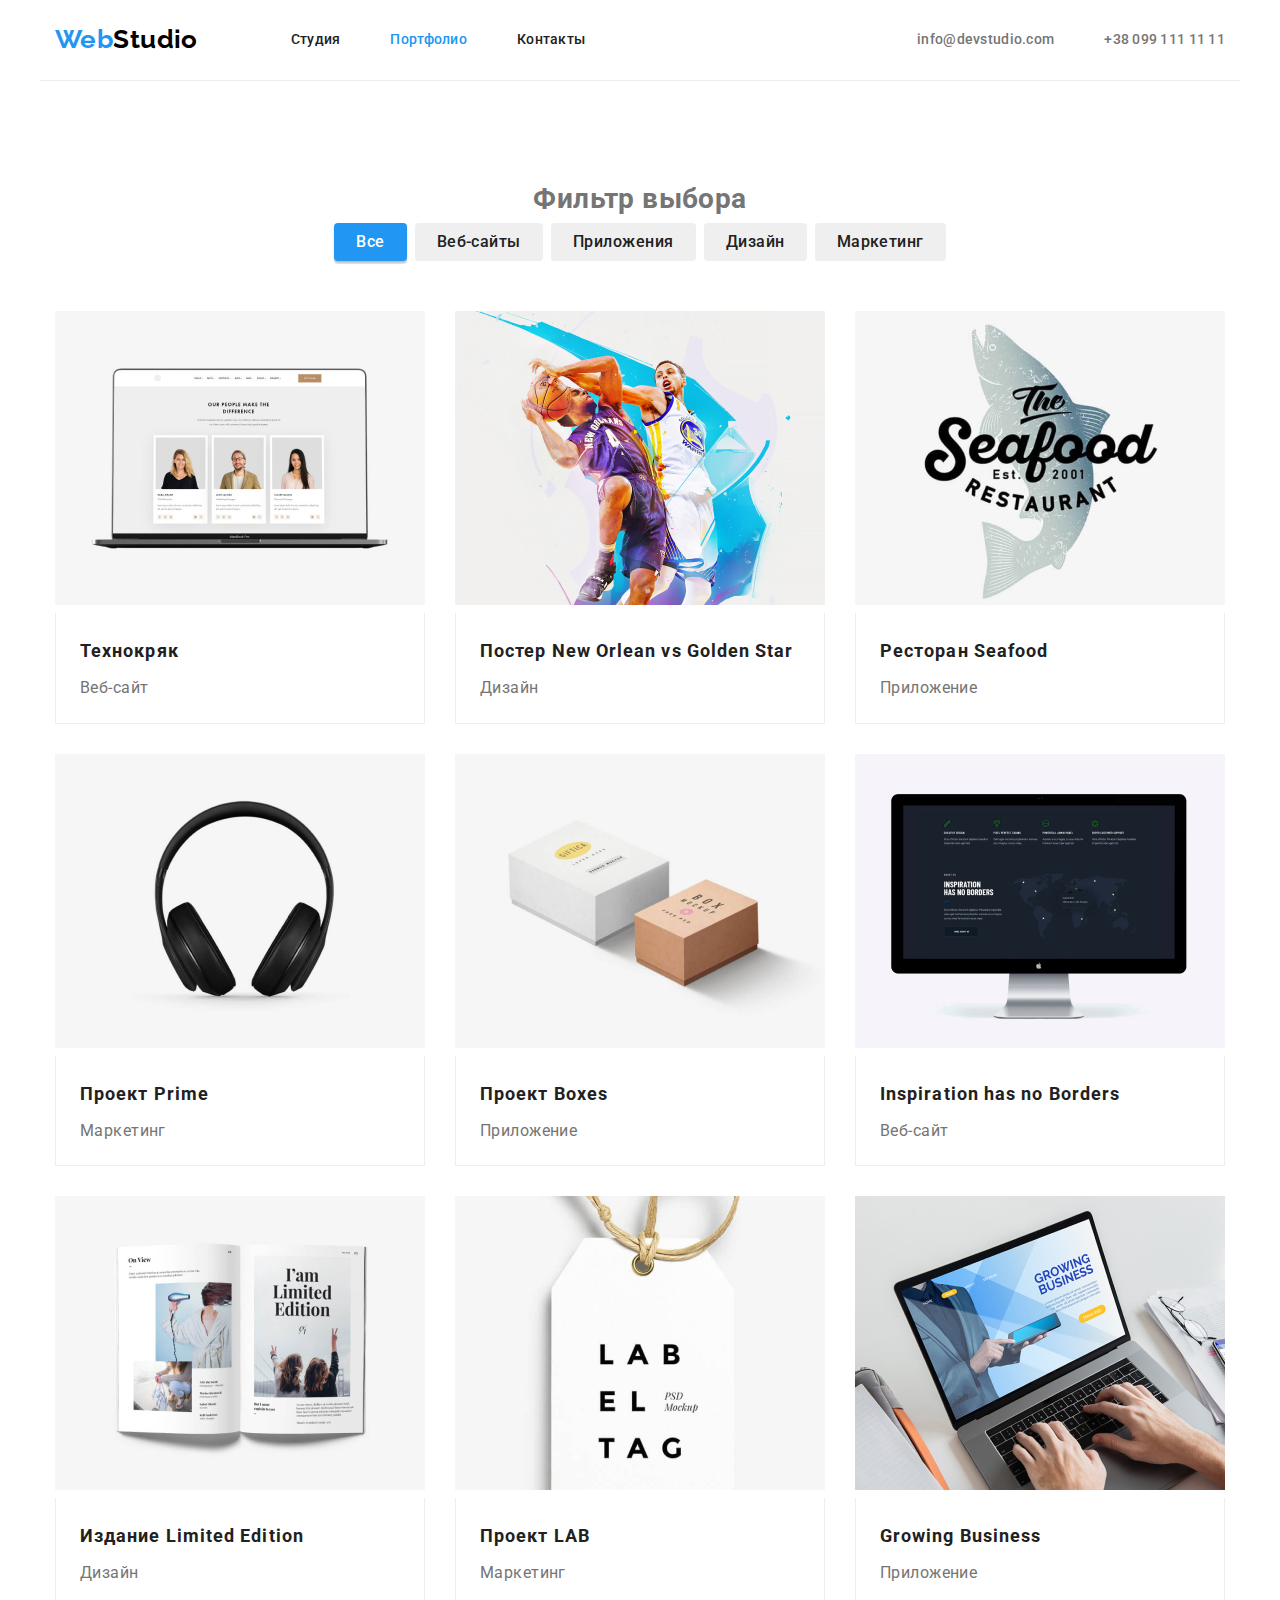
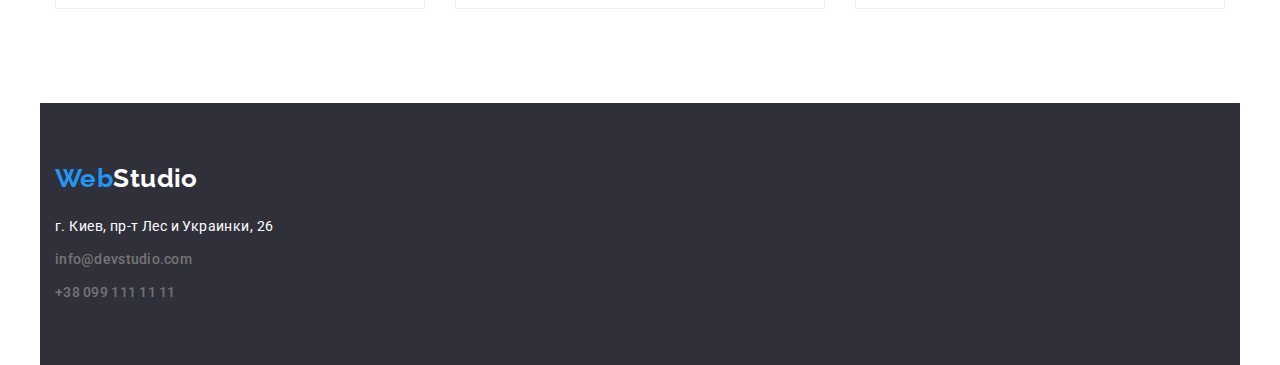
==== portfolio.html @ df0e6561 "копия 3ей готовой домашки" ====
<!DOCTYPE html>
<html lang="ru">
  <head>
    <!-- head info -->
    <link
      rel="stylesheet"
      href="https://cdnjs.cloudflare.com/ajax/libs/modern-normalize/1.1.0/modern-normalize.css"
      integrity="sha512-Y0MM+V6ymRKN2zStTqzQ227DWhhp4Mzdo6gnlRnuaNCbc+YN/ZH0sBCLTM4M0oSy9c9VKiCvd4Jk44aCLrNS5Q=="
      crossorigin="anonymous"
      referrerpolicy="no-referrer"
    />
    <meta charset="utf-8" />
    <meta name="viewport-2" content="portfolio" />
    <title>Портфолио</title>
    <link rel="preconnect" href="https://fonts.googleapis.com" />
    <link rel="preconnect" href="https://fonts.gstatic.com" crossorigin />
    <link
      href="https://fonts.googleapis.com/css2?family=Raleway:wght@700&family=Roboto:wght@400;500;700;900&display=swap"
      rel="stylesheet"
    />
    <link rel="stylesheet" href="css/style.css" />
  </head>
  <body>
    <!-- Main navigation -->
    <header class="header container">
      <a href="./index.html" class="logo"
        ><span class="logo-item">Web</span>Studio</a
      >
      <nav class="site-nav">
        <ul class="list nav-panel">
          <li class="item"><a class="link" href="./index.html">Студия</a></li>
          <li class="item">
            <a class="link currentLink" href="./portfolio.html">Портфолио</a>
          </li>
          <li class="item"><a class="link" href="">Контакты</a></li>
        </ul>
      </nav>
      <ul class="contact list">
        <!-- Ссылка на адрес электронной почты  -->
        <li class="item">
          <a class="mail-link" href="malito:info@devstudio.com"
            >info@devstudio.com</a
          >
        </li>
        <!-- Ссылка на телефонный номер -->
        <li class="item">
          <a class="tel-link" href="tel:+380961111111">+38 099 111 11 11</a>
        </li>
      </ul>
    </header>
    <!-- hero -->
    <main class="container">
      <section class="portfolio-section">
        <h1 class="hero-title-portfolio">Фильтр выбора</h1>
        <ul class="btn-filtr cursors list">
          <li class="item">
            <button class="cursors btn current" type="button">Все</button>
          </li>
          <li class="item">
            <button class="cursors btn" type="button">Веб-сайты</button>
          </li>
          <li class="item">
            <button class="cursors btn" type="button">Приложения</button>
          </li>
          <li class="item">
            <button class="cursors btn" type="button">Дизайн</button>
          </li>
          <li class="item">
            <button class="cursors btn" type="button">Маркетинг</button>
          </li>
        </ul>
        <ul class="feature-list list">
          <li class="element">
            <a class="filtr-our-product" href=""
              ><img
                src="./images/portfolio/img-1.jpg"
                alt="Технокряк"
                width="370"
              />
              <div class="item-product">
                <h3 class="product-name">Технокряк</h3>
                <p class="application-area">Веб-сайт</p>
              </div>
            </a>
          </li>
          <li class="element">
            <a class="filtr-our-product" href=""
              ><img
                src="./images/portfolio/img-2.jpg"
                alt="Постер New Orlean vs Golden Star"
                width="370"
              />
              <div class="item-product">
                <h3 class="product-name">Постер New Orlean vs Golden Star</h3>
                <p class="application-area">Дизайн</p>
              </div></a
            >
          </li>
          <li class="element">
            <a class="filtr-our-product" href=""
              ><img
                src="./images/portfolio/img-3.jpg"
                alt="Ресторан Seafood"
                width="370"
              />
              <div class="item-product">
                <h3 class="product-name">Ресторан Seafood</h3>
                <p class="application-area">Приложение</p>
              </div></a
            >
          </li>
          <li class="element">
            <a class="filtr-our-product" href=""
              ><img
                src="./images/portfolio/img-4.jpg"
                alt="Проект Prime"
                width="370"
              />
              <div class="item-product">
                <h3 class="product-name">Проект Prime</h3>
                <p class="application-area">Маркетинг</p>
              </div></a
            >
          </li>
          <li class="element">
            <a class="filtr-our-product" href=""
              ><img
                src="./images/portfolio/img-5.jpg"
                alt="Проект Boxes"
                width="370"
              />
              <div class="item-product">
                <h3 class="product-name">Проект Boxes</h3>
                <p class="application-area">Приложение</p>
              </div></a
            >
          </li>
          <li class="element">
            <a class="filtr-our-product" href=""
              ><img
                src="./images/portfolio/img-6.jpg"
                alt="Inspiration has no Borders"
                width="370"
              />
              <div class="item-product">
                <h3 class="product-name" lang="en">
                  Inspiration has no Borders
                </h3>
                <p class="application-area">Веб-сайт</p>
              </div></a
            >
          </li>
          <li class="element">
            <a class="filtr-our-product" href=""
              ><img
                src="./images/portfolio/img-7.jpg"
                alt="Издание Limited Edition"
                width="370"
              />
              <div class="item-product">
                <h3 class="product-name">Издание Limited Edition</h3>
                <p class="application-area">Дизайн</p>
              </div></a
            >
          </li>
          <li class="element">
            <a class="filtr-our-product" href=""
              ><img
                src="./images/portfolio/img-8.jpg"
                alt="Проект LAB"
                width="370"
              />
              <div class="item-product">
                <h3 class="product-name">Проект LAB</h3>
                <p class="application-area">Маркетинг</p>
              </div></a
            >
          </li>
          <li class="element">
            <a class="filtr-our-product" href=""
              ><img
                src="./images/portfolio/img-9.jpg"
                alt="Growing Business"
                width="370"
              />
              <div class="item-product">
                <h3 class="product-name" lang="en">Growing Business</h3>
                <p class="application-area">Приложение</p>
              </div></a
            >
          </li>
        </ul>
      </section>
    </main>
    <!-- Page footer-->
    <footer class="info container">
      <div>
        <div class="footer-logo">
          <a href="./index.html" class="logo"
            ><span class="logo-item">Web</span
            ><span class="logo-footer">Studio</span></a
          >
        </div>
        <!-- adress-->
        <address class="address">г. Киев, пр-т Лес и Украинки, 26</address>
        <ul class="footer-contact list">
          <!-- Ссылка на адрес электронной почты  -->
          <li class="item">
            <a class="mail-link" href="malito:info@devstudio.com"
              >info@devstudio.com</a
            >
          </li>
          <!-- Ссылка на телефонный номер -->
          <li class="item">
            <a class="tel-link" href="tel:+380961111111">+38 099 111 11 11</a>
          </li>
        </ul>
      </div>
    </footer>
  </body>
</html>
---- css/style.css ----
/* цвет фона #F5F4FA */
/* цвет хедера */
/* вторичный цвет фона #F5F4FA */
/* цвет фона акцента #2F303A */
/* цвет основного текста  #757575*/
/* вторичный цвет текста  #212121* , для лого цвет #000000/
/* цвет текста - белый #FFFFFF */
/* акцент #2196F3 */

html {
  box-sizing: border-box;
}

*,
*::before,
*::after {
  box-sizing: inherit;
}

:root {
  --primary-text-color: #757575;
  --title-text-color: #212121;
  --accent-color: #2196f3;
  --primary-white-color: #ffffff;
  --background-color-accent: #2f303a;
  --background-color-main: #f5f4fa;
}

body {
  font-family: Roboto, sans-serif;
  font-size: 14px;
  line-height: 1.71;
  letter-spacing: 0.03em;
  color: #757575;
}

h1,
h2,
h3,
h4,
h5,
p {
  margin-top: 0;
  margin-bottom: 0;
}

.container {
  width: 1200px;
  padding-left: 15px;
  padding-right: 15px;
  margin-right: auto;
  margin-left: auto;
  /* outline: 2px solid coral; */
}

.list {
  padding: 0;
  margin: 0;
  list-style: none;
  text-decoration: none;
}

.cursors {
  cursor: pointer;
}
/* -------------------------------------------pages------------------------------------ */
.logo {
  font-family: Raleway;
  font-weight: 700;
  font-size: 26px;
  line-height: 1.2;
  text-decoration: none;
  color: #000000;
}

.logo-item {
  color: var(--accent-color);
}

.header {
  display: flex;
  align-items: center;
  border-bottom-width: 1px;
  border-bottom-style: solid;
  border-bottom-color: #ececec;
  background-color: #fff;
}

.webstudio-button {
  font-size: 26px;
  line-height: auto;
}

/* --------------------------------------------site-nav---------------------------------- */

.site-nav {
  margin-left: 93px;
}

.site-nav .link {
  display: block;
  padding-top: 32px;
  padding-bottom: 32px;

  color: var(--title-text-color);
  font-weight: 500;
  font-size: 14px;
  line-height: 1.14;
  letter-spacing: 0.02em;
  text-decoration: none;
}

.site-nav .link:hover,
.site-nav .link:focus {
  color: var(--accent-color);
}

.nav-panel {
  display: flex;
  /* outline: solid greenyellow; */
}

.nav-panel .item {
  /* outline: 1px solid salmon; */
}

.nav-panel .item + .item {
  margin-left: 50px;
}

.link.currentLink {
  color: var(--accent-color);
}

.contact {
  display: flex;
  margin-left: auto;
  /* outline: solid #2196f3; */
}

.contact .item + .item {
  margin-left: 50px;
}

.contact .mail-link,
.contact .tel-link {
  font-weight: 500;
  font-size: 14px;
  line-height: 1.14;
  letter-spacing: 0.02em;
  text-decoration: none;
  color: var(--primary-text-color);
}

.contact .mail-link:hover,
.contact .mail-link:focus,
.contact .tel-link:hover,
.contact .tel-link:focus {
  color: var(--accent-color);
}

/* ------------------------------------------main web студия------------------------------ */
.hero {
  padding-top: 200px;
  padding-bottom: 280px;
  height: 600px;
  text-align: center;
  background-color: var(--background-color-accent);
  /* outline: solid red; */
}
/* hero title web */
.hero-title {
  width: auto;
  margin-bottom: 30px;
  font-weight: 900;
  font-size: 44px;
  line-height: 1.36;
  text-align: center;
  letter-spacing: 0.06em;
  text-transform: uppercase;
  color: #ffffff;
}

.section-goal {
  padding-top: 94px;
}

/* основная секция на веб и портфолио */
.section-title {
  margin-bottom: 10px;
  font-weight: 700;
  font-size: 14px;
  line-height: 1.14;
  letter-spacing: 0.03em;
  text-transform: uppercase;
  color: var(--title-text-color);
}

/* section-title our-work */
.section-title.our-work {
  margin-bottom: 50px;
  width: auto;
  top: 969px;
  left: 612px;
  font-weight: 700;
  font-size: 36px;
  line-height: 1.16;
  text-align: center;
  text-transform: none;
}

/* кнопка web студия - заказать услуги*/
.hero .button-primary {
  padding-top: 10px;
  padding-right: 32px;
  padding-bottom: 10px;
  padding-left: 32px;

  font-family: inherit;
  font-weight: 700;
  font-size: 16px;
  line-height: 1.87;
  letter-spacing: 0.06em;
  text-decoration: none;
  align-items: center;
  border-radius: 4px;
  box-shadow: 0px 4px 4px rgba(0, 0, 0, 0.15);
  color: var(--primary-white-color);
  background-color: var(--accent-color);
}

.main-goal {
  display: flex;
}

.main-goal .item {
  margin-right: 30px;
  width: 270px;
}

.main-goal .item:last-child {
  margin-right: 0;
}

.text {
  margin-top: 0;
}

.presentation-section {
  padding-top: 94px;
  padding-bottom: 94px;
}

.our-team {
  /* outline: solid orange; */
}

.section-our-team {
  padding-top: 94px;
  padding-bottom: 94px;
  background-color: var(--background-color-main);
}

.section-title.our-team {
  margin-bottom: 50px;
  width: auto;
  font-weight: 700;
  font-size: 36px;
  line-height: 1.16;
  text-align: center;
  letter-spacing: 0.03em;
  text-transform: none;
}

.image-card,
.list-team {
  display: flex;
  justify-content: center;
}

.image-card .item {
  margin-right: 30px;
}

.image-card .item:last-child {
  margin-right: 0;
}

.list-team .item {
  background-color: var(--primary-white-color);
}

.staff {
  text-align: center;
}

.job {
  margin-top: 10px;
  text-align: center;
}

.list-team .item {
  margin-right: 30px;
  box-shadow: 0px 1px 3px rgba(0, 0, 0, 0.12), 0px 1px 1px rgba(0, 0, 0, 0.14),
    0px 2px 1px rgba(0, 0, 0, 0.2);
  border-radius: 0px 0px 4px 4px;
}

.list-team .item:last-child {
  margin-right: 0;
}

.staff-member {
  padding-top: 30px;
  padding-bottom: 30px;
}

/* -----------------------------------------main portfolio-------------------------------- */
.portfolio-section {
  padding-top: 94px;
  padding-bottom: 94px;
}

.hero-title-portfolio {
  text-align: center;
}

.filtr-our-product {
  text-decoration: none;
}

/* кнопки portfolio */
.btn-filtr {
  margin-bottom: 50px;
  display: flex;
  justify-content: center;
}
.btn-filtr .btn.current {
  color: var(--primary-white-color);
  background-color: var(--accent-color);
  box-shadow: 0px 3px 1px rgba(0, 0, 0, 0.1), 0px 1px 2px rgba(0, 0, 0, 0.08),
    0px 2px 2px rgba(0, 0, 0, 0.12);
}

.btn-filtr .btn {
  font-weight: 500;
  font-size: 16px;
  line-height: 1.62;
  text-align: center;
  letter-spacing: 0.03em;
  color: #212121;
}

.btn-filtr .btn:hover,
.btn-filtr .btn:focus {
  color: var(--accent-color);
}

.btn-filtr .btn.current:hover,
.btn-filtr .btn.current:focus {
  background-color: var(--primary-white-color);
}

.btn-filtr .item + .item {
  margin-left: 8px;
}

.cursors.btn {
  border-radius: 4px;
  padding-right: 22px;
  padding-left: 22px;
  padding-top: 6px;
  padding-bottom: 6px;
  border: none;
}

.feature-list {
  display: flex;
  flex-wrap: wrap;
  justify-content: center;
}

.element {
  width: 370px;
  margin-right: 30px;
  margin-bottom: 30px;
}

.element:nth-child(3n) {
  margin-right: 0;
}

.element:nth-last-child(-n + 3) {
  margin-bottom: 0;
}

.item-product {
  padding-top: 20px;
  padding-bottom: 20px;
  padding-left: 24px;
  padding-right: 24px;
  border-left: 1px solid #eeeeee;
  border-right: 1px solid #eeeeee;
  border-bottom: 1px solid #eeeeee;
}

.product-name {
  margin-bottom: 4px;
  font-weight: 700;
  font-size: 18px;
  line-height: 2;
  letter-spacing: 0.06em;
  text-decoration: none;
  color: #212121;
}

.application-area {
  font-family: Roboto;
  font-size: 16px;
  line-height: 1.87;
  color: #757575;
}

/* ---------------------------------------footer info------------------------------------*/
.info {
  /* outline: solid crimson; */
  padding-top: 60px;
  padding-bottom: 60px;
  background: var(--background-color-accent);
}

.footer-logo {
  margin-bottom: 20px;
}

.address {
  margin-bottom: 9px;
  font-size: 14px;
  line-height: 1.71;
  font-style: normal;
  color: var(--primary-white-color);
}

.logo-footer {
  color: var(--primary-white-color);
}

.footer-contact .mail-link,
.footer-contact .tel-link {
  font-weight: 500;
  font-size: 14px;
  line-height: 1.14;
  letter-spacing: 0.02em;
  text-decoration: none;
  color: var(--primary-text-color);
}

.footer-contact .mail-link:hover,
.footer-contact .mail-link:focus,
.footer-contact .tel-link:hover,
.footer-contact .tel-link:focus {
  color: var(--accent-color);
}

.footer-contact .item:nth-last-child(2) {
  margin-bottom: 9px;
}
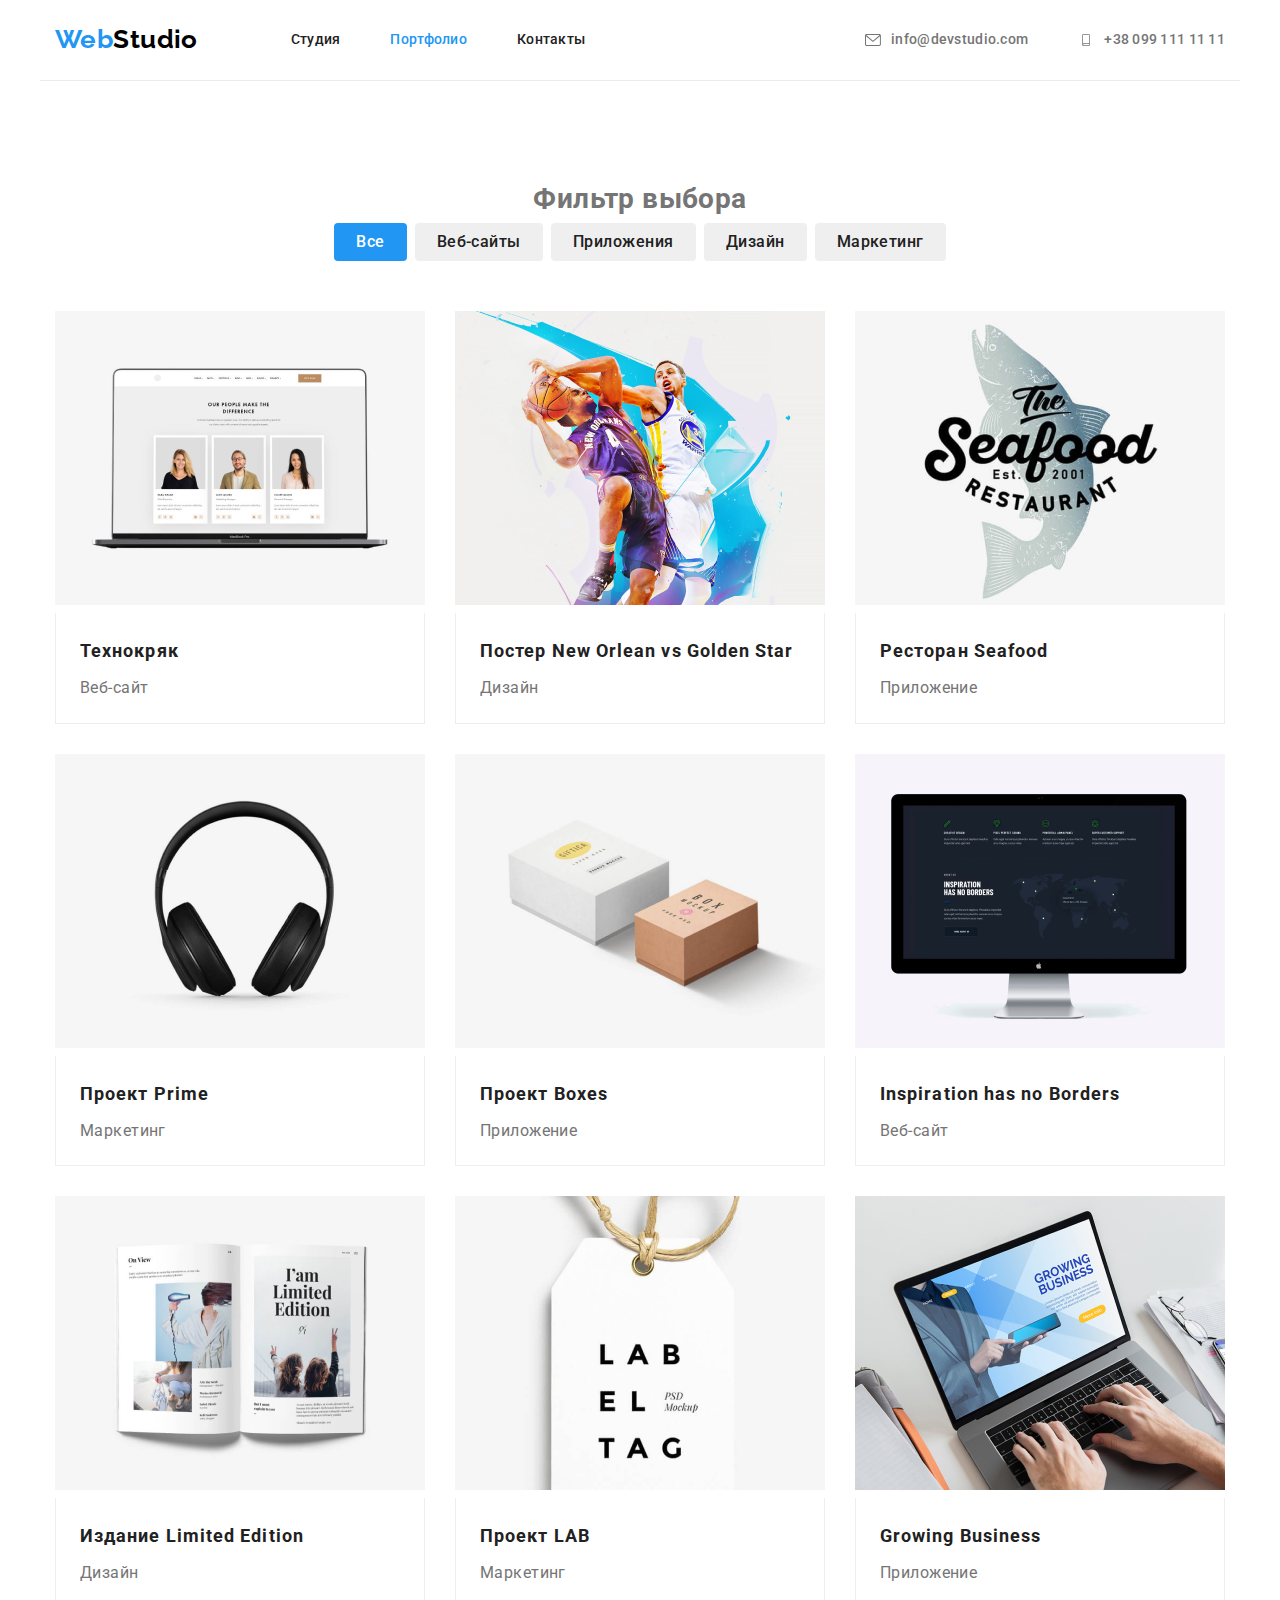
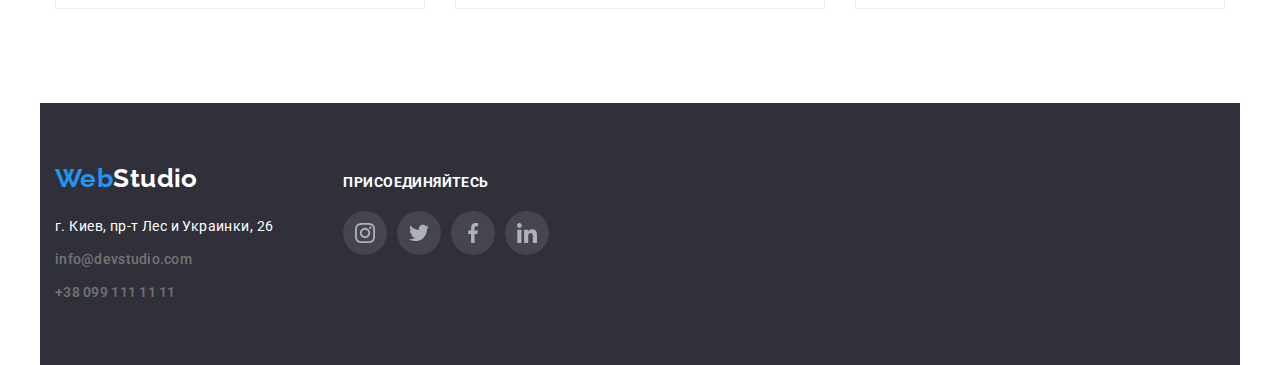
==== commit 9eb4dea2: "На проверку 4ая домашка" ====
--- a/portfolio.html
+++ b/portfolio.html
@@ -28,7 +28,9 @@
       >
       <nav class="site-nav">
         <ul class="list nav-panel">
-          <li class="item"><a class="link" href="./index.html">Студия</a></li>
+          <li class="item">
+            <a class="link" href="./index.html">Студия</a>
+          </li>
           <li class="item">
             <a class="link currentLink" href="./portfolio.html">Портфолио</a>
           </li>
@@ -38,13 +40,20 @@
       <ul class="contact list">
         <!-- Ссылка на адрес электронной почты  -->
         <li class="item">
-          <a class="mail-link" href="malito:info@devstudio.com"
+          <a class="mail-link" href="malito:info@devstudio.com">
+            <svg class="icon-envelope">
+              <use href="./images/icons.svg#icon-envelope"></use></svg
             >info@devstudio.com</a
           >
         </li>
         <!-- Ссылка на телефонный номер -->
         <li class="item">
-          <a class="tel-link" href="tel:+380961111111">+38 099 111 11 11</a>
+          <a class="tel-link" href="tel:+380961111111">
+            <svg class="icon-envelope">
+              <use href="./images/icons.svg#icon-smartphone"></use>
+            </svg>
+            +38 099 111 11 11</a
+          >
         </li>
       </ul>
     </header>
@@ -73,6 +82,7 @@
           <li class="element">
             <a class="filtr-our-product" href=""
               ><img
+                class="img-item"
                 src="./images/portfolio/img-1.jpg"
                 alt="Технокряк"
                 width="370"
@@ -216,6 +226,39 @@
           </li>
         </ul>
       </div>
+      <div class="footer-net">
+        <h2 class="footer-title">Присоединяйтесь</h2>
+        <ul class="footer-network-list list">
+          <li class="footer-network">
+            <a class="network-link" href="">
+              <svg class="icon">
+                <use href="./images/icons.svg#icon-instagram"></use>
+              </svg>
+            </a>
+          </li>
+          <li class="footer-network">
+            <a class="network-link" href=""
+              ><svg class="icon">
+                <use href="./images/icons.svg#icon-twitter"></use>
+              </svg>
+            </a>
+          </li>
+          <li class="footer-network">
+            <a class="network-link" href=""
+              ><svg class="icon">
+                <use href="./images/icons.svg#icon-facebook"></use>
+              </svg>
+            </a>
+          </li>
+          <li class="footer-network">
+            <a class="network-link" href=""
+              ><svg class="icon">
+                <use href="./images/icons.svg#icon-linkedin"></use>
+              </svg>
+            </a>
+          </li>
+        </ul>
+      </div>
     </footer>
   </body>
 </html>
--- a/css/style.css
+++ b/css/style.css
@@ -117,11 +117,6 @@
 
 .nav-panel {
   display: flex;
-  /* outline: solid greenyellow; */
-}
-
-.nav-panel .item {
-  /* outline: 1px solid salmon; */
 }
 
 .nav-panel .item + .item {
@@ -135,7 +130,6 @@
 .contact {
   display: flex;
   margin-left: auto;
-  /* outline: solid #2196f3; */
 }
 
 .contact .item + .item {
@@ -144,12 +138,27 @@
 
 .contact .mail-link,
 .contact .tel-link {
+  display: flex;
+  align-items: center;
+  justify-content: center;
   font-weight: 500;
   font-size: 14px;
   line-height: 1.14;
   letter-spacing: 0.02em;
   text-decoration: none;
   color: var(--primary-text-color);
+  fill: var(--primary-text-color);
+}
+.icon-envelope {
+  width: 16px;
+  height: 12px;
+  margin-right: 10px;
+}
+
+.icon-smartphone {
+  width: 10px;
+  height: 16px;
+  margin-right: 10px;
 }
 
 .contact .mail-link:hover,
@@ -157,6 +166,7 @@
 .contact .tel-link:hover,
 .contact .tel-link:focus {
   color: var(--accent-color);
+  fill: var(--accent-color);
 }
 
 /* ------------------------------------------main web студия------------------------------ */
@@ -165,9 +175,16 @@
   padding-bottom: 280px;
   height: 600px;
   text-align: center;
-  background-color: var(--background-color-accent);
-  /* outline: solid red; */
-}
+  background-image: linear-gradient(
+      rgba(47, 48, 58, 0.4),
+      rgba(47, 48, 58, 0.4)
+    ),
+    url("../images/hero-img.jpg");
+  background-size: 1600px;
+  background-repeat: no-repeat;
+  background-position: 50% 50%;
+}
+
 /* hero title web */
 .hero-title {
   width: auto;
@@ -229,10 +246,32 @@
   background-color: var(--accent-color);
 }
 
+.button-primary:hover {
+  color: var(--title-text-color);
+  background-color: var(--primary-white-color);
+}
+
+/* ------icon - main goal------ */
 .main-goal {
   display: flex;
 }
 
+.icon-main-goal {
+  display: flex;
+  justify-content: center;
+  align-items: center;
+  width: 270px;
+  height: 120px;
+  background-color: var(--background-color-main);
+  margin-bottom: 30px;
+}
+
+.icon-main-goal .icon {
+  width: 70px;
+  height: 70px;
+}
+
+/* --------main-goal text-------- */
 .main-goal .item {
   margin-right: 30px;
   width: 270px;
@@ -249,10 +288,6 @@
 .presentation-section {
   padding-top: 94px;
   padding-bottom: 94px;
-}
-
-.our-team {
-  /* outline: solid orange; */
 }
 
 .section-our-team {
@@ -312,7 +347,102 @@
 
 .staff-member {
   padding-top: 30px;
+  padding-bottom: 16px;
+}
+
+/*  -----------------------Социальные сети SVG-icon---------------------- */
+
+.list-team-network {
+  display: flex;
+  justify-content: center;
   padding-bottom: 30px;
+}
+
+.list-team .network {
+  margin-right: 10px;
+}
+
+.list-team .network:last-child {
+  margin-right: 0;
+}
+
+.network-link {
+  display: flex;
+  width: 44px;
+  height: 44px;
+  border-radius: 50%;
+  justify-content: center;
+  align-items: center;
+  fill: #afb1b8;
+}
+
+.network .icon {
+  display: flex;
+  width: 20px;
+  height: 20px;
+}
+
+.network-link:hover {
+  background-color: var(--accent-color);
+  fill: var(--primary-white-color);
+}
+
+/* -------------------------секция Постоянные клиенты------------------------- */
+.client-section {
+  padding-top: 94px;
+  padding-bottom: 94px;
+}
+
+.section-title.our-client {
+  margin-bottom: 50px;
+  width: auto;
+  font-weight: 700;
+  font-size: 36px;
+  line-height: 1.16;
+  text-align: center;
+  letter-spacing: 0.03em;
+  text-transform: none;
+}
+
+.client {
+  display: flex;
+  justify-content: center;
+  align-items: center;
+  /* outline: 1px solid green; */
+}
+
+.company-link {
+  display: flex;
+  justify-content: center;
+  align-items: center;
+  padding: 16px 32px;
+  width: 170px;
+  height: 92px;
+  border: 1px solid #afb1b8;
+  filter: drop-shadow(0px 4px 4px rgba(0, 0, 0, 0.25));
+  border-radius: 4px;
+}
+
+.company-link .icon {
+  display: block;
+  width: 106px;
+  height: 60px;
+  fill: #afb1b8;
+}
+
+.client .item {
+  margin-right: 30px;
+}
+
+.client .item:last-child {
+  margin-right: 0;
+}
+
+.company-link:hover,
+.company-link .icon:hover,
+.company-link .icon:focus {
+  fill: var(--accent-color);
+  border-color: var(--accent-color);
 }
 
 /* -----------------------------------------main portfolio-------------------------------- */
@@ -338,8 +468,6 @@
 .btn-filtr .btn.current {
   color: var(--primary-white-color);
   background-color: var(--accent-color);
-  box-shadow: 0px 3px 1px rgba(0, 0, 0, 0.1), 0px 1px 2px rgba(0, 0, 0, 0.08),
-    0px 2px 2px rgba(0, 0, 0, 0.12);
 }
 
 .btn-filtr .btn {
@@ -354,6 +482,8 @@
 .btn-filtr .btn:hover,
 .btn-filtr .btn:focus {
   color: var(--accent-color);
+  box-shadow: 0px 3px 1px rgba(0, 0, 0, 0.1), 0px 1px 2px rgba(0, 0, 0, 0.08),
+    0px 2px 2px rgba(0, 0, 0, 0.12);
 }
 
 .btn-filtr .btn.current:hover,
@@ -378,6 +508,11 @@
   display: flex;
   flex-wrap: wrap;
   justify-content: center;
+}
+
+.feature-list > .element:hover {
+  box-shadow: 0px 1px 1px rgba(0, 0, 0, 0.12), 0px 4px 4px rgba(0, 0, 0, 0.06),
+    1px 4px 6px rgba(0, 0, 0, 0.16);
 }
 
 .element {
@@ -423,7 +558,8 @@
 
 /* ---------------------------------------footer info------------------------------------*/
 .info {
-  /* outline: solid crimson; */
+  display: flex;
+  align-items: baseline;
   padding-top: 60px;
   padding-bottom: 60px;
   background: var(--background-color-accent);
@@ -442,6 +578,7 @@
 }
 
 .logo-footer {
+  align-self: flex-start;
   color: var(--primary-white-color);
 }
 
@@ -465,3 +602,52 @@
 .footer-contact .item:nth-last-child(2) {
   margin-bottom: 9px;
 }
+
+.footer-net {
+  margin-left: 70px;
+}
+
+.footer-title {
+  margin-bottom: 20px;
+  font-weight: 700;
+  font-size: 14px;
+  line-height: 1.14;
+  letter-spacing: 0.03em;
+  text-transform: uppercase;
+  color: var(--primary-white-color);
+}
+
+.footer-network-list {
+  display: flex;
+  justify-content: center;
+}
+
+.footer-network-list .footer-network {
+  margin-right: 10px;
+}
+
+.footer-network-list .footer-network:last-child {
+  margin-right: 0;
+}
+
+.footer-network-list .network-link {
+  display: flex;
+  width: 44px;
+  height: 44px;
+  border-radius: 50%;
+  justify-content: center;
+  align-items: center;
+  fill: #afb1b8;
+  background-color: #ffffff1a;
+}
+
+.footer-network .icon {
+  display: flex;
+  width: 20px;
+  height: 20px;
+}
+
+.network-link:hover {
+  background-color: var(--accent-color);
+  fill: var(--primary-white-color);
+}
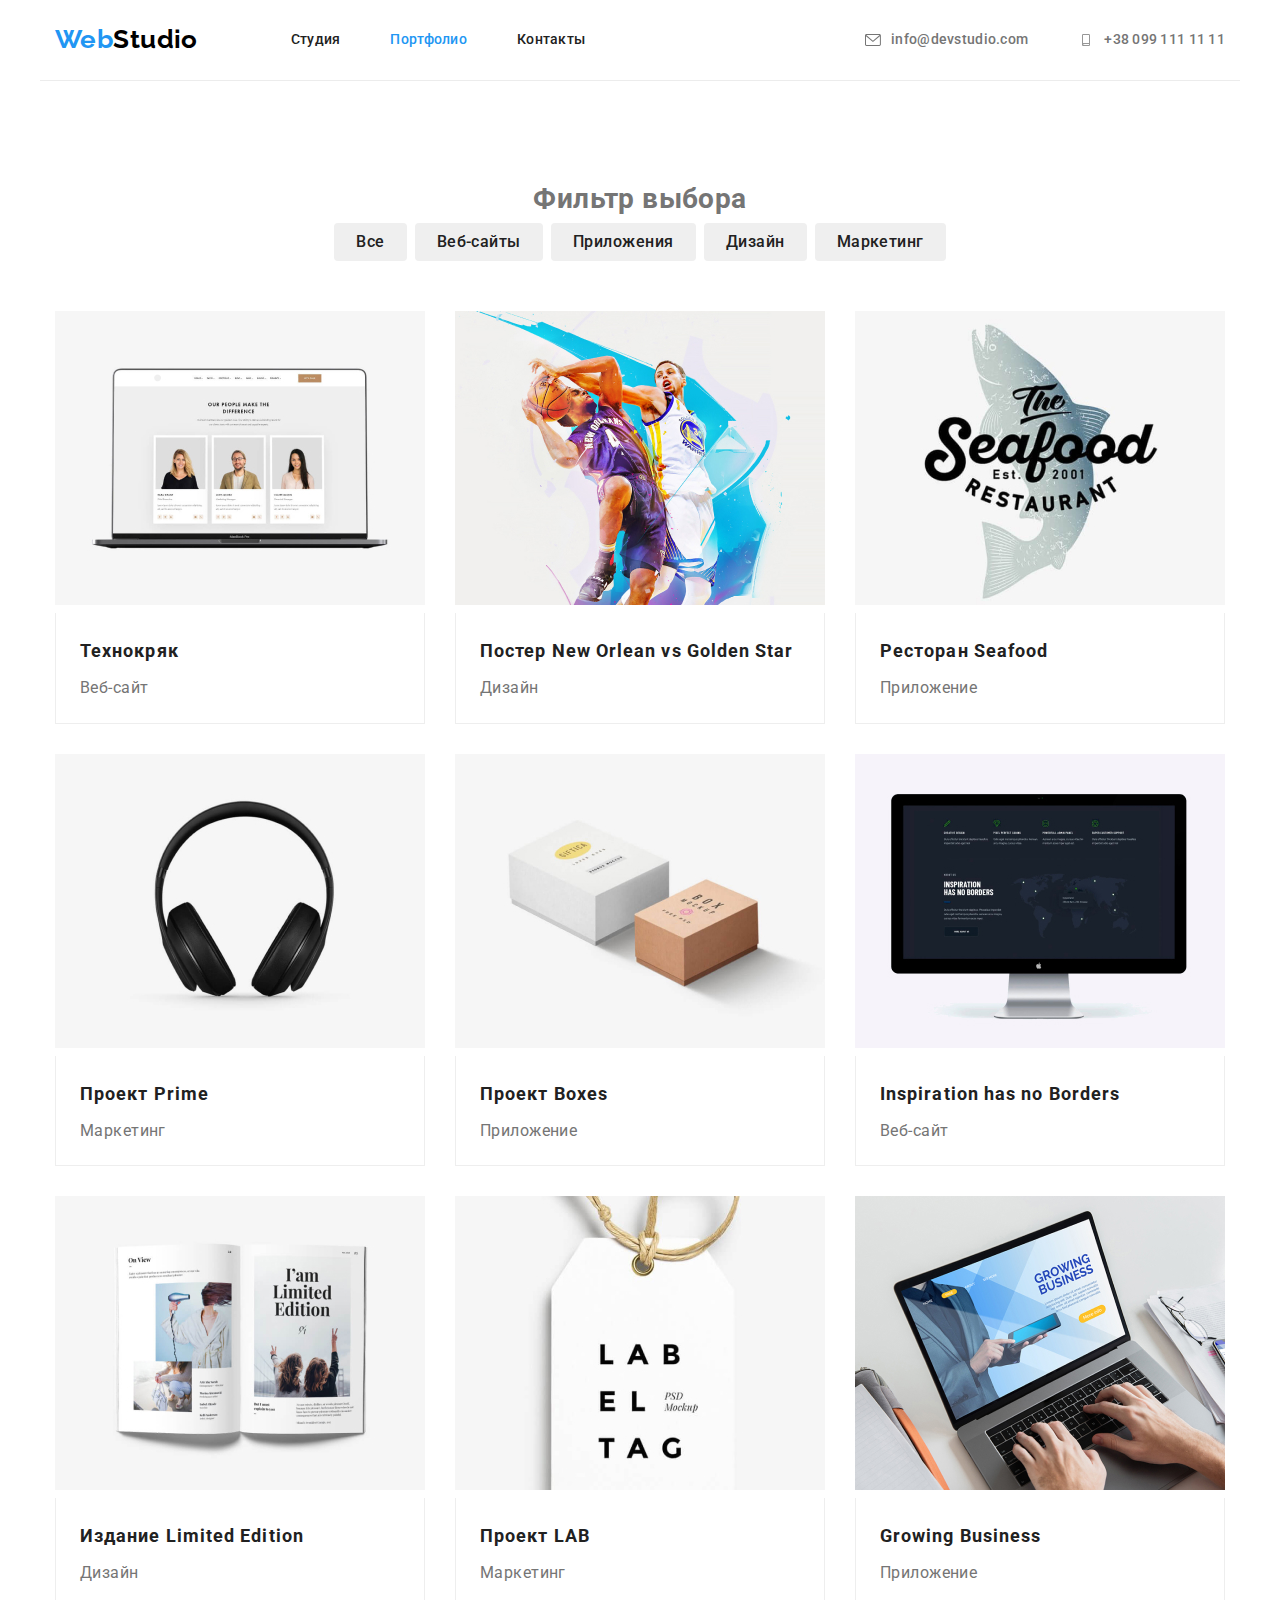
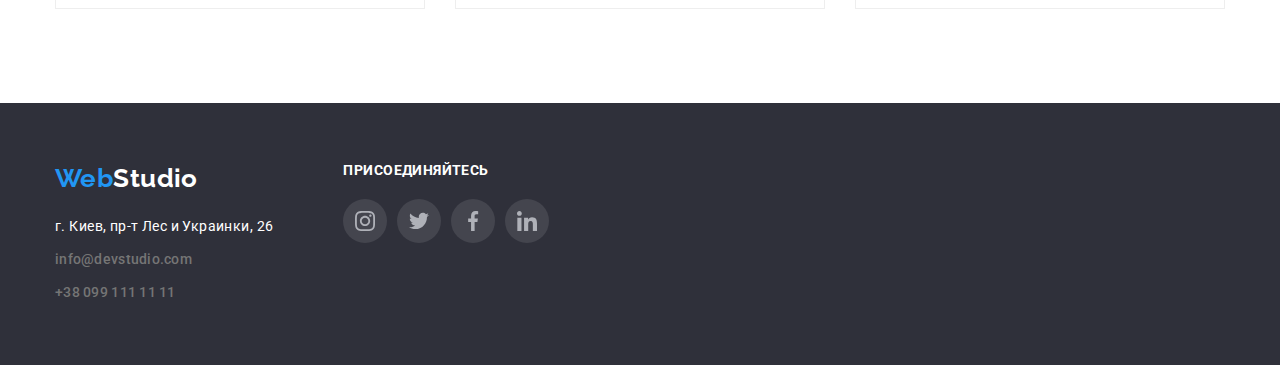
==== commit 50b0bd86: "исправил ошибки" ====
--- a/portfolio.html
+++ b/portfolio.html
@@ -42,8 +42,9 @@
         <li class="item">
           <a class="mail-link" href="malito:info@devstudio.com">
             <svg class="icon-envelope">
-              <use href="./images/icons.svg#icon-envelope"></use></svg
-            >info@devstudio.com</a
+              <use href="./images/icons.svg#icon-envelope"></use>
+            </svg>
+            info@devstudio.com</a
           >
         </li>
         <!-- Ссылка на телефонный номер -->
@@ -203,61 +204,63 @@
       </section>
     </main>
     <!-- Page footer-->
-    <footer class="info container">
-      <div>
-        <div class="footer-logo">
-          <a href="./index.html" class="logo"
-            ><span class="logo-item">Web</span
-            ><span class="logo-footer">Studio</span></a
-          >
+    <footer class="info">
+      <div class="container">
+        <div class="address-info">
+          <div class="footer-logo">
+            <a href="./index.html" class="logo"
+              ><span class="logo-item">Web</span
+              ><span class="logo-footer">Studio</span></a
+            >
+          </div>
+          <!-- adress-->
+          <address class="address">г. Киев, пр-т Лес и Украинки, 26</address>
+          <ul class="footer-contact list">
+            <!-- Ссылка на адрес электронной почты  -->
+            <li class="item">
+              <a class="mail-link" href="malito:info@devstudio.com"
+                >info@devstudio.com</a
+              >
+            </li>
+            <!-- Ссылка на телефонный номер -->
+            <li class="item">
+              <a class="tel-link" href="tel:+380961111111">+38 099 111 11 11</a>
+            </li>
+          </ul>
         </div>
-        <!-- adress-->
-        <address class="address">г. Киев, пр-т Лес и Украинки, 26</address>
-        <ul class="footer-contact list">
-          <!-- Ссылка на адрес электронной почты  -->
-          <li class="item">
-            <a class="mail-link" href="malito:info@devstudio.com"
-              >info@devstudio.com</a
-            >
-          </li>
-          <!-- Ссылка на телефонный номер -->
-          <li class="item">
-            <a class="tel-link" href="tel:+380961111111">+38 099 111 11 11</a>
-          </li>
-        </ul>
-      </div>
-      <div class="footer-net">
-        <h2 class="footer-title">Присоединяйтесь</h2>
-        <ul class="footer-network-list list">
-          <li class="footer-network">
-            <a class="network-link" href="">
-              <svg class="icon">
-                <use href="./images/icons.svg#icon-instagram"></use>
-              </svg>
-            </a>
-          </li>
-          <li class="footer-network">
-            <a class="network-link" href=""
-              ><svg class="icon">
-                <use href="./images/icons.svg#icon-twitter"></use>
-              </svg>
-            </a>
-          </li>
-          <li class="footer-network">
-            <a class="network-link" href=""
-              ><svg class="icon">
-                <use href="./images/icons.svg#icon-facebook"></use>
-              </svg>
-            </a>
-          </li>
-          <li class="footer-network">
-            <a class="network-link" href=""
-              ><svg class="icon">
-                <use href="./images/icons.svg#icon-linkedin"></use>
-              </svg>
-            </a>
-          </li>
-        </ul>
+        <div class="footer-net">
+          <h2 class="footer-title">Присоединяйтесь</h2>
+          <ul class="footer-network-list list">
+            <li class="footer-network">
+              <a class="network-link" href=""
+                ><svg class="icon">
+                  <use href="./images/icons.svg#icon-instagram"></use>
+                </svg>
+              </a>
+            </li>
+            <li class="footer-network">
+              <a class="network-link" href=""
+                ><svg class="icon">
+                  <use href="./images/icons.svg#icon-twitter"></use>
+                </svg>
+              </a>
+            </li>
+            <li class="footer-network">
+              <a class="network-link" href=""
+                ><svg class="icon">
+                  <use href="./images/icons.svg#icon-facebook"></use>
+                </svg>
+              </a>
+            </li>
+            <li class="footer-network">
+              <a class="network-link" href=""
+                ><svg class="icon">
+                  <use href="./images/icons.svg#icon-linkedin"></use>
+                </svg>
+              </a>
+            </li>
+          </ul>
+        </div>
       </div>
     </footer>
   </body>
--- a/css/style.css
+++ b/css/style.css
@@ -246,7 +246,8 @@
   background-color: var(--accent-color);
 }
 
-.button-primary:hover {
+.button-primary:hover,
+.button-primary:focus {
   color: var(--title-text-color);
   background-color: var(--primary-white-color);
 }
@@ -347,15 +348,13 @@
 
 .staff-member {
   padding-top: 30px;
-  padding-bottom: 16px;
-}
-
+  padding-bottom: 30px;
+}
 /*  -----------------------Социальные сети SVG-icon---------------------- */
 
 .list-team-network {
   display: flex;
   justify-content: center;
-  padding-bottom: 30px;
 }
 
 .list-team .network {
@@ -374,6 +373,7 @@
   justify-content: center;
   align-items: center;
   fill: #afb1b8;
+  outline: none;
 }
 
 .network .icon {
@@ -382,7 +382,8 @@
   height: 20px;
 }
 
-.network-link:hover {
+.network-link:hover,
+.network-link:focus {
   background-color: var(--accent-color);
   fill: var(--primary-white-color);
 }
@@ -419,15 +420,16 @@
   width: 170px;
   height: 92px;
   border: 1px solid #afb1b8;
+  fill: #afb1b8;
   filter: drop-shadow(0px 4px 4px rgba(0, 0, 0, 0.25));
   border-radius: 4px;
+  outline: none;
 }
 
 .company-link .icon {
   display: block;
   width: 106px;
   height: 60px;
-  fill: #afb1b8;
 }
 
 .client .item {
@@ -439,10 +441,9 @@
 }
 
 .company-link:hover,
-.company-link .icon:hover,
-.company-link .icon:focus {
+.company-link:focus {
+  border: 1px solid var(--accent-color);
   fill: var(--accent-color);
-  border-color: var(--accent-color);
 }
 
 /* -----------------------------------------main portfolio-------------------------------- */
@@ -455,19 +456,19 @@
   text-align: center;
 }
 
-.filtr-our-product {
-  text-decoration: none;
-}
-
-/* кнопки portfolio */
+/* ------------кнопки portfolio------------------ */
 .btn-filtr {
   margin-bottom: 50px;
   display: flex;
   justify-content: center;
 }
-.btn-filtr .btn.current {
+
+.btn-filtr .cursors.btn:hover,
+.btn-filtr .cursors.btn:focus {
   color: var(--primary-white-color);
   background-color: var(--accent-color);
+  box-shadow: 0px 3px 1px rgba(0, 0, 0, 0.1), 0px 1px 2px rgba(0, 0, 0, 0.08),
+    0px 2px 2px rgba(0, 0, 0, 0.12);
 }
 
 .btn-filtr .btn {
@@ -477,18 +478,7 @@
   text-align: center;
   letter-spacing: 0.03em;
   color: #212121;
-}
-
-.btn-filtr .btn:hover,
-.btn-filtr .btn:focus {
-  color: var(--accent-color);
-  box-shadow: 0px 3px 1px rgba(0, 0, 0, 0.1), 0px 1px 2px rgba(0, 0, 0, 0.08),
-    0px 2px 2px rgba(0, 0, 0, 0.12);
-}
-
-.btn-filtr .btn.current:hover,
-.btn-filtr .btn.current:focus {
-  background-color: var(--primary-white-color);
+  outline: none;
 }
 
 .btn-filtr .item + .item {
@@ -504,21 +494,31 @@
   border: none;
 }
 
+/* ----------------------feature-list-------------------- */
+
 .feature-list {
   display: flex;
   flex-wrap: wrap;
   justify-content: center;
 }
 
-.feature-list > .element:hover {
-  box-shadow: 0px 1px 1px rgba(0, 0, 0, 0.12), 0px 4px 4px rgba(0, 0, 0, 0.06),
-    1px 4px 6px rgba(0, 0, 0, 0.16);
+.filtr-our-product {
+  display: block;
+  text-decoration: none;
 }
 
 .element {
+  outline: none;
   width: 370px;
   margin-right: 30px;
   margin-bottom: 30px;
+}
+
+.filtr-our-product:hover,
+.filtr-our-product:focus {
+  outline: none;
+  box-shadow: 0px 1px 1px rgba(0, 0, 0, 0.12), 0px 4px 4px rgba(0, 0, 0, 0.06),
+    1px 4px 6px rgba(0, 0, 0, 0.16);
 }
 
 .element:nth-child(3n) {
@@ -559,10 +559,14 @@
 /* ---------------------------------------footer info------------------------------------*/
 .info {
   display: flex;
-  align-items: baseline;
   padding-top: 60px;
   padding-bottom: 60px;
   background: var(--background-color-accent);
+}
+
+.address-info {
+  float: left;
+  align-items: baseline;
 }
 
 .footer-logo {
@@ -604,6 +608,7 @@
 }
 
 .footer-net {
+  float: left;
   margin-left: 70px;
 }
 
@@ -631,7 +636,6 @@
 }
 
 .footer-network-list .network-link {
-  display: flex;
   width: 44px;
   height: 44px;
   border-radius: 50%;
@@ -639,6 +643,7 @@
   align-items: center;
   fill: #afb1b8;
   background-color: #ffffff1a;
+  outline: none;
 }
 
 .footer-network .icon {
@@ -647,7 +652,8 @@
   height: 20px;
 }
 
-.network-link:hover {
+.network-link:hover,
+.network-link:focus {
   background-color: var(--accent-color);
   fill: var(--primary-white-color);
 }
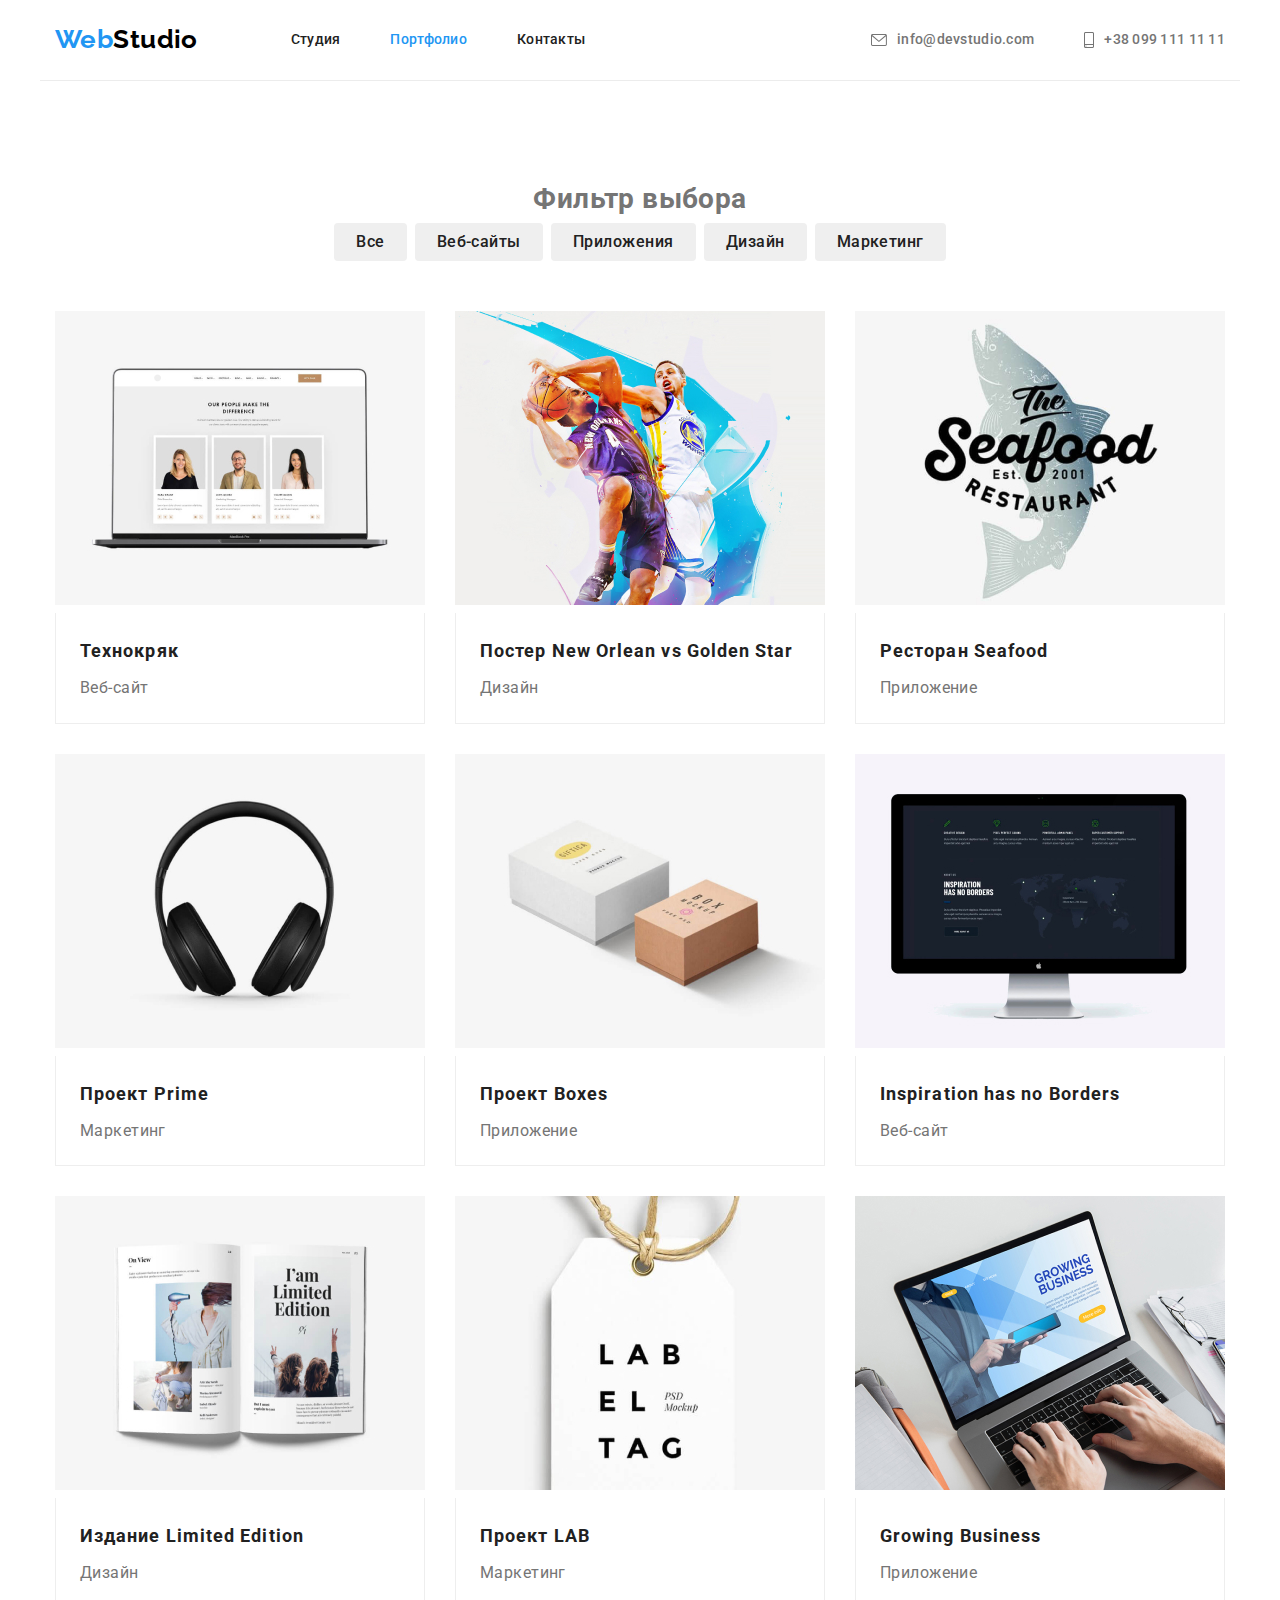
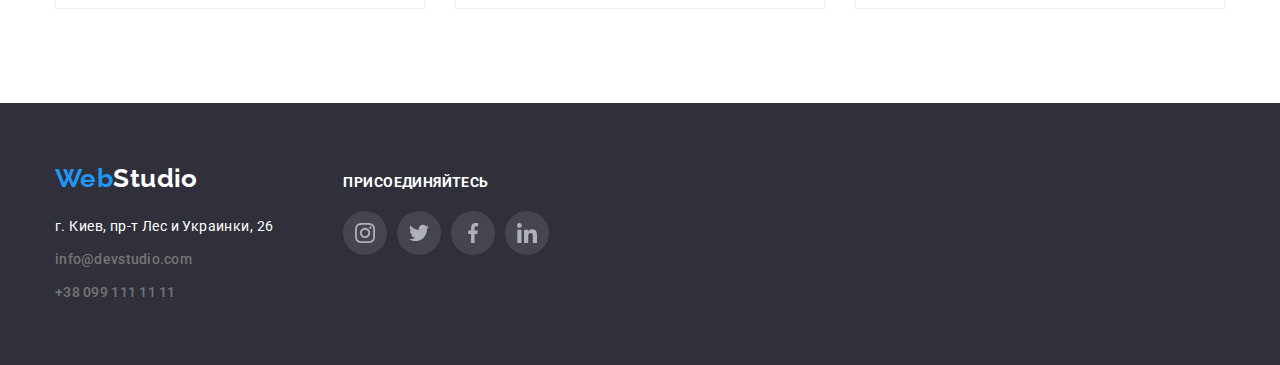
==== commit a8ca2416: "Последние правки №4 работы" ====
--- a/portfolio.html
+++ b/portfolio.html
@@ -50,7 +50,7 @@
         <!-- Ссылка на телефонный номер -->
         <li class="item">
           <a class="tel-link" href="tel:+380961111111">
-            <svg class="icon-envelope">
+            <svg class="icon-smartphone">
               <use href="./images/icons.svg#icon-smartphone"></use>
             </svg>
             +38 099 111 11 11</a
@@ -205,7 +205,7 @@
     </main>
     <!-- Page footer-->
     <footer class="info">
-      <div class="container">
+      <div class="container footer-container">
         <div class="address-info">
           <div class="footer-logo">
             <a href="./index.html" class="logo"
--- a/css/style.css
+++ b/css/style.css
@@ -149,6 +149,7 @@
   color: var(--primary-text-color);
   fill: var(--primary-text-color);
 }
+
 .icon-envelope {
   width: 16px;
   height: 12px;
@@ -564,8 +565,8 @@
   background: var(--background-color-accent);
 }
 
-.address-info {
-  float: left;
+.footer-container {
+  display: flex;
   align-items: baseline;
 }
 
